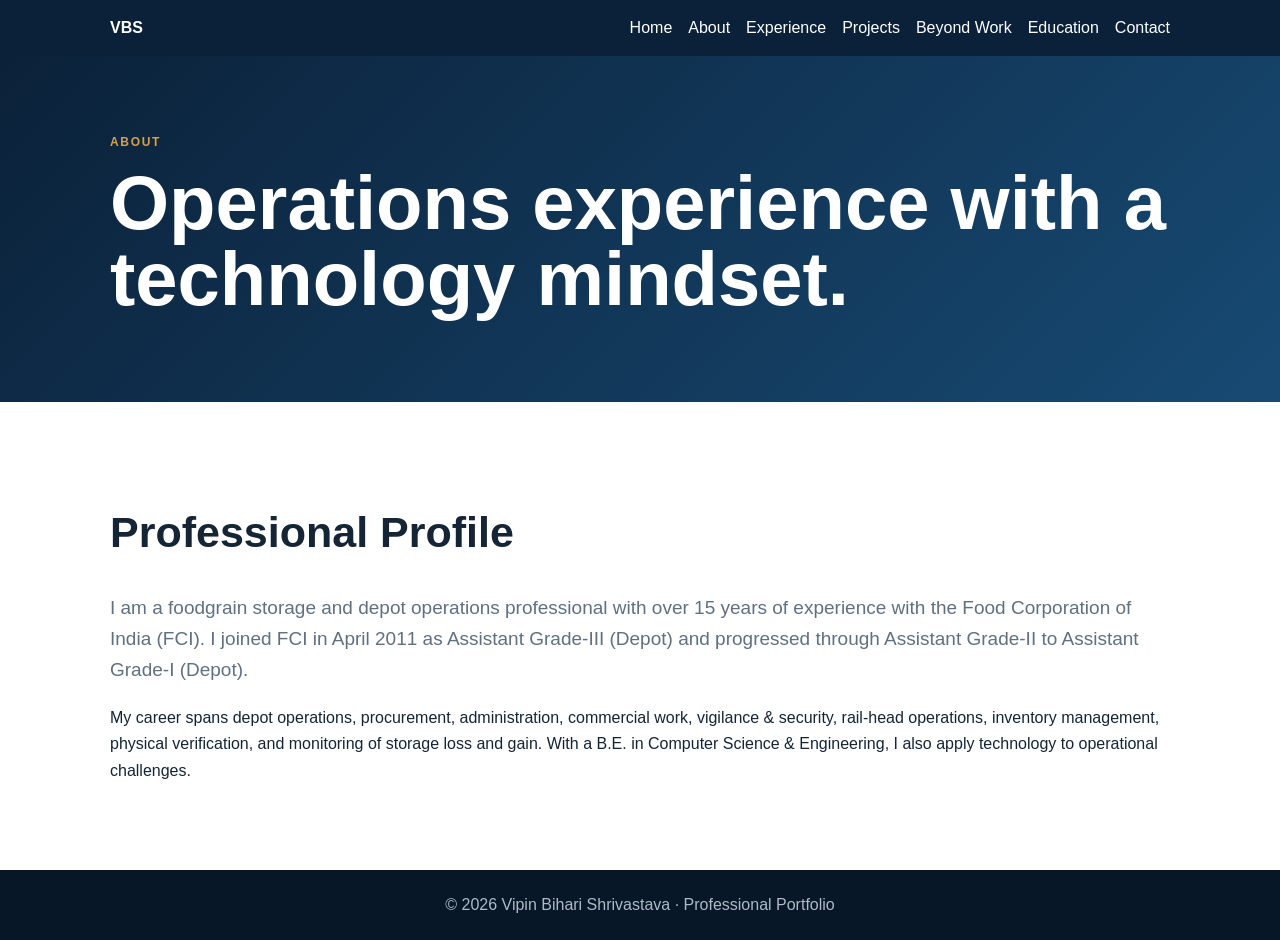
==== about.html @ 1a6b8b30 "Add files via upload" ====
<!doctype html><html><head><meta charset="utf-8"><meta name="viewport" content="width=device-width,initial-scale=1"><title>About | Vipin Bihari Shrivastava</title><link rel="stylesheet" href="style.css"></head><body><header><nav><b>VBS</b><div><a href="index.html">Home</a><a href="about.html">About</a><a href="experience.html">Experience</a><a href="projects.html">Projects</a><a href="beyond.html">Beyond Work</a><a href="education.html">Education</a><a href="contact.html">Contact</a></div></nav></header><main><section class="hero"><div class="wrap"><p class="gold">About</p><h1>Operations experience with a technology mindset.</h1></div></section><section class="wrap"><h2>Professional Profile</h2><p class="lead">I am a foodgrain storage and depot operations professional with over 15 years of experience with the Food Corporation of India (FCI). I joined FCI in April 2011 as Assistant Grade-III (Depot) and progressed through Assistant Grade-II to Assistant Grade-I (Depot).</p><p>My career spans depot operations, procurement, administration, commercial work, vigilance & security, rail-head operations, inventory management, physical verification, and monitoring of storage loss and gain. With a B.E. in Computer Science & Engineering, I also apply technology to operational challenges.</p></section></main><footer>© 2026 Vipin Bihari Shrivastava · Professional Portfolio</footer></body></html>
---- style.css ----
*{box-sizing:border-box}body{margin:0;font:16px/1.65 Arial,sans-serif;color:#152536}header{background:#0b2139;position:sticky;top:0;z-index:5}nav{max-width:1100px;margin:auto;padding:15px 20px;display:flex;justify-content:space-between;align-items:center}nav b,nav a{color:white;text-decoration:none}nav div{display:flex;gap:16px}.wrap{max-width:1100px;margin:auto;padding:70px 20px}.hero{background:linear-gradient(135deg,#0b2139,#174a73);color:white}.hero .wrap{padding-top:65px;padding-bottom:65px}.home{display:grid;grid-template-columns:1.4fr .6fr;gap:60px;align-items:center}.home img{width:100%;max-width:330px;border-radius:28px;box-shadow:0 20px 60px #0004}.gold{color:#d3a24b;font-size:12px;font-weight:bold;letter-spacing:.14em;text-transform:uppercase}h1{font-size:clamp(43px,7vw,76px);line-height:1;margin:10px 0 20px}h2{font-size:clamp(28px,4vw,43px);line-height:1.12}.lead{font-size:19px;color:#607080}.hero .lead{color:#dbe6ef}.btn{display:inline-block;background:#0b2139;color:white;padding:11px 17px;border-radius:9px;text-decoration:none;font-weight:bold;margin:8px 8px 8px 0}.hero .btn{background:#d3a24b;color:#13263a}.cards{display:grid;grid-template-columns:repeat(2,1fr);gap:18px}.card{padding:24px;border:1px solid #dce4ea;border-radius:15px}.soft{background:#f3f6f8}.timeline{border-left:2px solid #c4ced7;padding-left:30px}.event{position:relative;padding-bottom:28px}.event:before{content:"";position:absolute;left:-36px;top:8px;width:11px;height:11px;border-radius:50%;background:#c99a45}.event small{color:#9b6d25;font-weight:bold}.bookgrid{display:grid;grid-template-columns:280px 1fr;gap:55px;align-items:center}.bookgrid img{width:100%;border-radius:8px;box-shadow:0 15px 40px #0003}.sports{display:grid;grid-template-columns:repeat(5,1fr);gap:10px}.sports div{border:1px solid #dce4ea;padding:16px;border-radius:12px}.sports b{display:block;font-size:22px}footer{background:#071728;color:#aebbc6;text-align:center;padding:22px}@media(max-width:760px){nav{align-items:flex-start}nav div{display:grid;grid-template-columns:repeat(3,auto);gap:7px 12px;font-size:13px}.home,.bookgrid,.cards{grid-template-columns:1fr}.home img{grid-row:1;max-width:260px}.sports{grid-template-columns:1fr 1fr}.wrap{padding:50px 20px}}
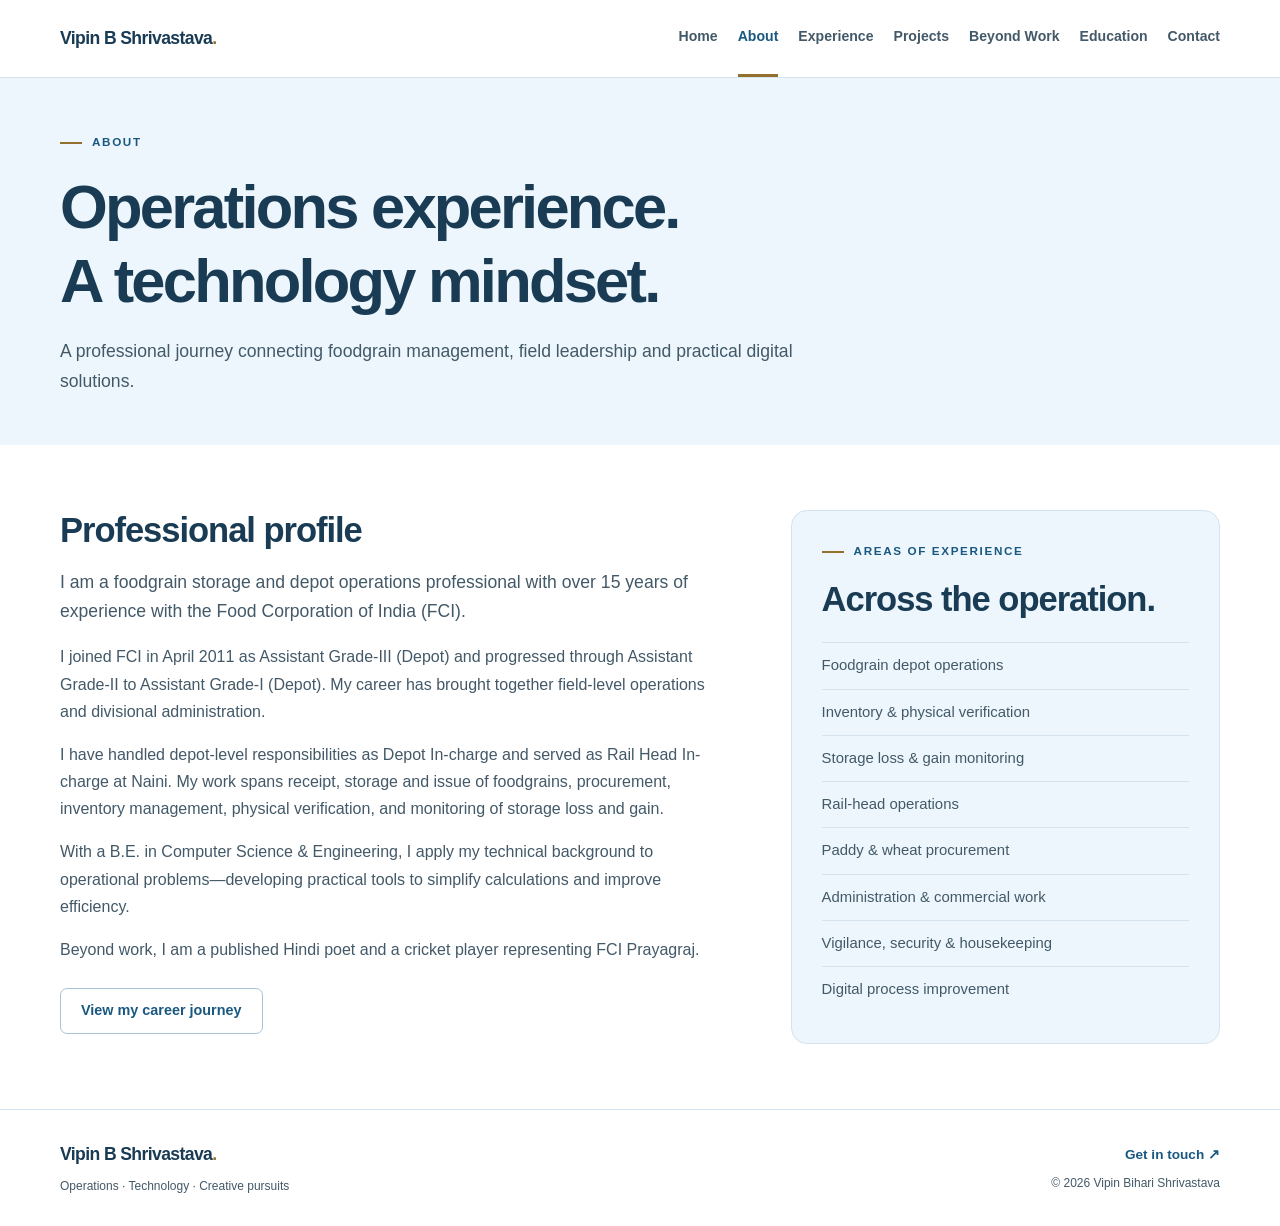
==== commit 23744336: "Add files via upload" ====
--- a/about.html
+++ b/about.html
@@ -1 +1,2 @@
-<!doctype html><html><head><meta charset="utf-8"><meta name="viewport" content="width=device-width,initial-scale=1"><title>About | Vipin Bihari Shrivastava</title><link rel="stylesheet" href="style.css"></head><body><header><nav><b>VBS</b><div><a href="index.html">Home</a><a href="about.html">About</a><a href="experience.html">Experience</a><a href="projects.html">Projects</a><a href="beyond.html">Beyond Work</a><a href="education.html">Education</a><a href="contact.html">Contact</a></div></nav></header><main><section class="hero"><div class="wrap"><p class="gold">About</p><h1>Operations experience with a technology mindset.</h1></div></section><section class="wrap"><h2>Professional Profile</h2><p class="lead">I am a foodgrain storage and depot operations professional with over 15 years of experience with the Food Corporation of India (FCI). I joined FCI in April 2011 as Assistant Grade-III (Depot) and progressed through Assistant Grade-II to Assistant Grade-I (Depot).</p><p>My career spans depot operations, procurement, administration, commercial work, vigilance & security, rail-head operations, inventory management, physical verification, and monitoring of storage loss and gain. With a B.E. in Computer Science & Engineering, I also apply technology to operational challenges.</p></section></main><footer>© 2026 Vipin Bihari Shrivastava · Professional Portfolio</footer></body></html>+<!doctype html>
+<html lang="en"><head><meta charset="utf-8"><meta name="viewport" content="width=device-width, initial-scale=1"><meta name="theme-color" content="#edf6fc"><title>About | Vipin Bihari Shrivastava</title><meta name="description" content="About — Vipin Bihari Shrivastava. Professional portfolio, FCI operations and practical digital initiatives."><link rel="canonical" href="https://vipininfci.github.io/portfolio/about.html"><link rel="icon" href="favicon.svg" type="image/svg+xml"><link rel="stylesheet" href="style.css?v=3"><script src="script.js?v=3" defer></script></head><body><a class="skip-link" href="#main">Skip to content</a><header class="site-header"><nav class="wrap nav" aria-label="Main navigation"><a class="brand" href="index.html">Vipin B Shrivastava<span class="gold-dot">.</span></a><button class="menu-toggle" type="button" aria-expanded="false" aria-controls="navigation"><span>Menu</span><span class="hamburger" aria-hidden="true"><i></i><i></i><i></i></span></button><div class="nav-links" id="navigation"><a href="index.html">Home</a><a href="about.html" aria-current="page">About</a><a href="experience.html">Experience</a><a href="projects.html">Projects</a><a href="beyond.html">Beyond Work</a><a href="education.html">Education</a><a href="contact.html">Contact</a></div></nav></header><main id="main"><section class="page-heading"><div class="wrap"><p class="eyebrow">About</p><h1>Operations experience.<br>A technology mindset.</h1><p class="lead">A professional journey connecting foodgrain management, field leadership and practical digital solutions.</p></div></section><section class="wrap section split"><div><h2>Professional profile</h2><p class="lead">I am a foodgrain storage and depot operations professional with over 15 years of experience with the Food Corporation of India (FCI).</p><p>I joined FCI in April 2011 as Assistant Grade-III (Depot) and progressed through Assistant Grade-II to Assistant Grade-I (Depot). My career has brought together field-level operations and divisional administration.</p><p>I have handled depot-level responsibilities as Depot In-charge and served as Rail Head In-charge at Naini. My work spans receipt, storage and issue of foodgrains, procurement, inventory management, physical verification, and monitoring of storage loss and gain.</p><p>With a B.E. in Computer Science & Engineering, I apply my technical background to operational problems—developing practical tools to simplify calculations and improve efficiency.</p><p>Beyond work, I am a published Hindi poet and a cricket player representing FCI Prayagraj.</p><a class="button secondary" href="experience.html">View my career journey</a></div><aside class="panel"><p class="eyebrow">Areas of experience</p><h2>Across the operation.</h2><ul class="expertise"><li>Foodgrain depot operations</li><li>Inventory & physical verification</li><li>Storage loss & gain monitoring</li><li>Rail-head operations</li><li>Paddy & wheat procurement</li><li>Administration & commercial work</li><li>Vigilance, security & housekeeping</li><li>Digital process improvement</li></ul></aside></section></main><footer class="site-footer"><div class="wrap footer-inner"><div><a class="brand" href="index.html">Vipin B Shrivastava<span class="gold-dot">.</span></a><p>Operations · Technology · Creative pursuits</p></div><div><a href="contact.html">Get in touch <span aria-hidden="true">↗</span></a><p>© 2026 Vipin Bihari Shrivastava</p></div></div></footer></body></html>
--- a/style.css
+++ b/style.css
@@ -1 +1,5 @@
-*{box-sizing:border-box}body{margin:0;font:16px/1.65 Arial,sans-serif;color:#152536}header{background:#0b2139;position:sticky;top:0;z-index:5}nav{max-width:1100px;margin:auto;padding:15px 20px;display:flex;justify-content:space-between;align-items:center}nav b,nav a{color:white;text-decoration:none}nav div{display:flex;gap:16px}.wrap{max-width:1100px;margin:auto;padding:70px 20px}.hero{background:linear-gradient(135deg,#0b2139,#174a73);color:white}.hero .wrap{padding-top:65px;padding-bottom:65px}.home{display:grid;grid-template-columns:1.4fr .6fr;gap:60px;align-items:center}.home img{width:100%;max-width:330px;border-radius:28px;box-shadow:0 20px 60px #0004}.gold{color:#d3a24b;font-size:12px;font-weight:bold;letter-spacing:.14em;text-transform:uppercase}h1{font-size:clamp(43px,7vw,76px);line-height:1;margin:10px 0 20px}h2{font-size:clamp(28px,4vw,43px);line-height:1.12}.lead{font-size:19px;color:#607080}.hero .lead{color:#dbe6ef}.btn{display:inline-block;background:#0b2139;color:white;padding:11px 17px;border-radius:9px;text-decoration:none;font-weight:bold;margin:8px 8px 8px 0}.hero .btn{background:#d3a24b;color:#13263a}.cards{display:grid;grid-template-columns:repeat(2,1fr);gap:18px}.card{padding:24px;border:1px solid #dce4ea;border-radius:15px}.soft{background:#f3f6f8}.timeline{border-left:2px solid #c4ced7;padding-left:30px}.event{position:relative;padding-bottom:28px}.event:before{content:"";position:absolute;left:-36px;top:8px;width:11px;height:11px;border-radius:50%;background:#c99a45}.event small{color:#9b6d25;font-weight:bold}.bookgrid{display:grid;grid-template-columns:280px 1fr;gap:55px;align-items:center}.bookgrid img{width:100%;border-radius:8px;box-shadow:0 15px 40px #0003}.sports{display:grid;grid-template-columns:repeat(5,1fr);gap:10px}.sports div{border:1px solid #dce4ea;padding:16px;border-radius:12px}.sports b{display:block;font-size:22px}footer{background:#071728;color:#aebbc6;text-align:center;padding:22px}@media(max-width:760px){nav{align-items:flex-start}nav div{display:grid;grid-template-columns:repeat(3,auto);gap:7px 12px;font-size:13px}.home,.bookgrid,.cards{grid-template-columns:1fr}.home img{grid-row:1;max-width:260px}.sports{grid-template-columns:1fr 1fr}.wrap{padding:50px 20px}}+@charset "UTF-8";
+:root{--ink:#193b54;--text:#435968;--blue:#195880;--sky:#edf6fc;--line:#d4e3ed;--gold:#94702e;--white:#fff;--radius:16px}*{box-sizing:border-box}html{scroll-behavior:smooth}body{margin:0;color:var(--text);font:16px/1.7 "Segoe UI",Arial,sans-serif;background:var(--white)}h1,h2,h3,p,figure{margin:0}h1,h2,h3{color:var(--ink);line-height:1.2}h1{font-size:clamp(2.1rem,4.8vw,3.9rem);letter-spacing:-.045em;font-weight:650}h2{font-size:clamp(1.6rem,2.7vw,2.2rem);letter-spacing:-.03em}h3{font-size:1.2rem;letter-spacing:-.015em}p{margin-top:1rem}a{color:var(--blue);text-underline-offset:5px}img{max-width:100%;display:block}button,a{-webkit-tap-highlight-color:transparent}a:focus-visible,button:focus-visible{outline:3px solid var(--gold);outline-offset:5px}button{font:inherit}.wrap{width:min(1160px,calc(100% - 40px));margin-inline:auto}.site-header{background:#fff;border-bottom:1px solid var(--line);position:relative;z-index:5}.nav{min-height:76px;display:flex;align-items:center;justify-content:space-between;flex-wrap:wrap;gap:10px}.brand{font-size:1.1rem;font-weight:700;color:var(--ink);text-decoration:none;letter-spacing:-.035em;white-space:nowrap}.gold-dot{color:var(--gold)}.nav-links{display:flex;gap:20px;align-items:center}.nav-links a{font-size:.88rem;font-weight:600;text-decoration:none;padding:25px 0;color:var(--text);border-bottom:3px solid transparent}.nav-links a:hover,.nav-links a[aria-current]{color:var(--blue);border-color:var(--gold)}.menu-toggle{display:none;background:transparent;border:1px solid var(--line);border-radius:8px;padding:8px 11px;align-items:center;gap:9px;color:var(--ink);min-height:44px;cursor:pointer}.hamburger{display:grid;gap:4px}.hamburger i{display:block;width:17px;height:2px;background:var(--ink)}.skip-link{position:absolute;top:-70px;left:16px;background:white;padding:12px;z-index:20}.skip-link:focus{top:8px}.eyebrow{font-size:.73rem;font-weight:700;letter-spacing:.14em;text-transform:uppercase;color:var(--blue);margin:0 0 18px}.eyebrow:before{content:"";display:inline-block;width:22px;height:2px;background:var(--gold);margin-right:10px;vertical-align:middle}.home-hero,.page-heading{background:var(--sky)}.hero-grid{display:grid;grid-template-columns:1.4fr 1fr;gap:70px;align-items:center;padding-block:62px}.hero-copy h1{font-size:clamp(2.4rem,5.3vw,4.6rem)}.designation{font-weight:650;color:var(--ink);line-height:1.6;font-size:1.1rem;margin-top:23px}.designation span{font-weight:400}.intro{max-width:520px;font-size:1.07rem}.actions{display:flex;flex-wrap:wrap;gap:12px;margin-top:28px}.button{display:inline-flex;align-items:center;justify-content:center;gap:18px;min-height:46px;padding:11px 20px;background:var(--blue);color:white;font-weight:600;font-size:.9rem;text-decoration:none;border:1px solid var(--blue);border-radius:7px;line-height:1.5}.button:hover{background:#103f60;color:white}.button.secondary{background:transparent;color:var(--blue);border-color:#a9c4d7}.button.secondary:hover{background:#deedf7}.location{font-size:.8rem;margin-top:24px;color:#546b7a}.portrait{justify-self:end;width:min(100%,350px);padding:12px;background:#fff;border:1px solid var(--line);border-radius:140px 140px 16px 16px;box-shadow:0 20px 40px #1f537412}.portrait img{width:100%;height:385px;object-fit:cover;object-position:center top;border-radius:128px 128px 7px 7px}.portrait figcaption{font-size:.57rem;letter-spacing:.16em;text-align:center;padding:14px 0 4px;color:var(--ink)}.mobile-portrait{display:none}.highlights{display:grid;grid-template-columns:repeat(3,1fr);padding-block:30px;border-bottom:1px solid var(--line);gap:24px}.highlights div+div{border-left:1px solid var(--line);padding-left:30px}.highlights strong,.highlights span{display:block}.highlights strong{font-size:1.13rem;color:var(--ink)}.highlights span{font-size:.83rem;margin-top:4px}.section{padding-block:65px}.section-intro{max-width:660px;margin-bottom:30px}.cards{display:grid;grid-template-columns:repeat(2,minmax(0,1fr));gap:24px}.cards.three{grid-template-columns:repeat(3,minmax(0,1fr))}.card{padding:30px;border:1px solid var(--line);border-radius:var(--radius);background:white}.card-link{text-decoration:none;color:var(--text);display:flex;flex-direction:column;transition:border-color .2s,transform .2s}.card-link:hover{border-color:#729cb7;transform:translateY(-3px)}.card p{font-size:.94rem}.index{font-size:.66rem;letter-spacing:.12em;color:var(--gold);font-weight:700;margin-bottom:25px}.text-link{font-size:.85rem;font-weight:650;display:block;margin-top:22px;color:var(--blue)}.card-link .text-link{margin-top:auto;padding-top:22px}.page-heading{padding:54px 0 48px}.page-heading h1{max-width:900px}.lead{font-size:1.1rem;line-height:1.7;max-width:760px}.page-heading .lead{margin-top:20px}.split{display:grid;grid-template-columns:1.55fr 1fr;gap:65px;align-items:start}.panel{background:var(--sky);border:1px solid var(--line);border-radius:var(--radius);padding:30px}.expertise{list-style:none;padding:0;margin:22px 0 0}.expertise li{padding:10px 0;border-top:1px solid var(--line);font-size:.93rem}.split .button{margin-top:25px}.timeline{list-style:none;padding:0 0 0 26px;margin:30px 0 0;border-left:1px solid #b7cddb}.timeline li{position:relative;padding:0 0 33px 5px}.timeline li:before{content:"";position:absolute;left:-32px;top:7px;width:10px;height:10px;background:var(--gold);border-radius:50%;box-shadow:0 0 0 5px white}.timeline li:last-child{padding-bottom:0}.date{color:var(--blue);font-size:.77rem;font-weight:700;letter-spacing:.025em;margin:0 0 8px}.timeline p:not(.date){font-size:.95rem;margin-top:10px}.procurement article{border-top:1px solid var(--line);padding-top:25px;margin-top:25px}.project{position:relative;padding:36px;overflow:hidden}.featured{background:#f4f9fd}.badge{display:inline-block;background:#dcecf7;color:#205776;padding:5px 11px;border-radius:50px;font-weight:650;font-size:.74rem}.badge.muted{background:#f2eee5;color:#715620}.project-number{font-size:3rem;font-weight:300;color:#69889a;line-height:1;margin:28px 0 20px}.project h2{max-width:360px}.project .button{margin-top:28px}.tags{display:flex;gap:8px;flex-wrap:wrap;margin-top:24px}.tags span{border:1px solid var(--line);padding:4px 9px;border-radius:4px;font-size:.72rem}.project-note{font-size:.8rem!important;color:#675a40}.project ul{padding-left:20px}.book-layout{display:grid;grid-template-columns:320px 1fr;gap:75px;align-items:center}.book{padding:25px;background:var(--sky);border:1px solid var(--line);border-radius:var(--radius)}.book img{width:100%;height:auto;box-shadow:0 10px 22px #193b5420}.book-title{font-size:1.65rem;line-height:1.5;margin-top:16px}.book-layout .button{margin-top:26px}.soft{background:#f5f9fc}.measure{max-width:780px}.sports{display:grid;grid-template-columns:repeat(5,1fr);gap:15px;margin-top:30px}.sports article{padding:24px 18px;border:1px solid var(--line);border-top:3px solid #ac8c4d;background:white;border-radius:6px}.year{font-size:1.65rem;color:var(--blue);margin:0 0 18px}.sports h3{font-size:1rem}.sports article>p:last-child{font-size:.8rem;margin-top:7px}hr{border:0;border-top:1px solid var(--line);margin:28px 0}.contact-links{display:grid;gap:18px}.contact-links a{text-decoration:none}.contact-links strong{display:block;font-size:1.15rem;color:var(--ink);overflow-wrap:anywhere}.contact-links .eyebrow{display:block;margin-bottom:15px}.site-footer{border-top:1px solid var(--line);padding:30px 0;background:#fff}.footer-inner{display:flex;justify-content:space-between;gap:25px}.footer-inner p{font-size:.75rem;margin-top:6px}.footer-inner>div:last-child{text-align:right}.footer-inner>div:last-child>a{font-size:.85rem;font-weight:600;text-decoration:none}
+@media(max-width:1079px){.nav{padding-block:12px;min-height:70px}.js .menu-toggle{display:flex}.nav-links{width:100%;display:flex;flex-wrap:wrap;gap:0 20px;padding-bottom:10px}.nav-links a{padding:10px 0}.js .nav-links{display:none}.js .nav-links.is-open{display:grid;grid-template-columns:1fr 1fr;gap:0 20px}.hero-grid{gap:35px}.portrait img{height:340px}.split{gap:35px}.cards.three{gap:15px}.card{padding:24px}.book-layout{gap:40px}.sports{gap:9px}.sports article{padding:20px 12px}}
+@media(max-width:700px){.wrap{width:calc(100% - 36px)}.nav{min-height:66px}.brand{font-size:1rem}.menu-toggle{font-size:.78rem;padding:7px 9px}.hero-grid{display:block;padding-block:28px 30px}.hero-copy .eyebrow{font-size:.6rem;letter-spacing:.1em;margin-bottom:18px}.hero-copy h1{font-size:clamp(1.95rem,7.5vw,3rem);line-height:1.14;letter-spacing:-.045em;padding-top:5px}.portrait{display:none}.mobile-portrait{display:block;float:right;width:84px;height:106px;object-fit:cover;object-position:center top;border:4px solid white;border-radius:13px;margin:0 0 10px 12px;box-shadow:0 4px 12px #193b5412}.designation{font-size:.9rem;margin-top:17px;clear:both;line-height:1.6}.intro{font-size:.93rem;margin-top:14px;line-height:1.65}.actions{gap:9px;margin-top:21px}.button{font-size:.8rem;padding:10px 14px;gap:10px}.location{margin-top:18px;font-size:.72rem}.highlights{grid-template-columns:1fr;gap:14px;padding-block:23px}.highlights div{display:flex;justify-content:space-between;align-items:baseline;gap:15px}.highlights div+div{padding:13px 0 0;border-left:0;border-top:1px solid var(--line)}.highlights strong{font-size:.9rem}.highlights span{font-size:.72rem;text-align:right;max-width:48%}.section{padding-block:40px}.cards,.cards.three,.split,.book-layout{grid-template-columns:1fr;gap:24px}.section-intro{margin-bottom:23px}.card{padding:26px}.card-link h3{font-size:1.25rem}.index{margin-bottom:18px}.page-heading{padding:34px 0 32px}.page-heading h1{font-size:2.15rem;line-height:1.17}.page-heading .lead,.lead{font-size:1rem}.eyebrow{font-size:.65rem;margin-bottom:15px}.split>.panel{margin-top:8px}.panel{padding:25px}.project{padding:28px}.project-number{margin-top:25px}.book{width:230px;justify-self:center;padding:19px}.book-layout{gap:30px}.sports{grid-template-columns:1fr 1fr;gap:12px}.sports article{padding:20px}.sports article:last-child{grid-column:1/-1}.year{margin-bottom:12px}.footer-inner{flex-direction:column;gap:20px}.footer-inner>div:last-child{text-align:left}.contact-links strong{font-size:1.03rem}}
+@media(prefers-reduced-motion:reduce){html{scroll-behavior:auto}*{transition:none!important}}
